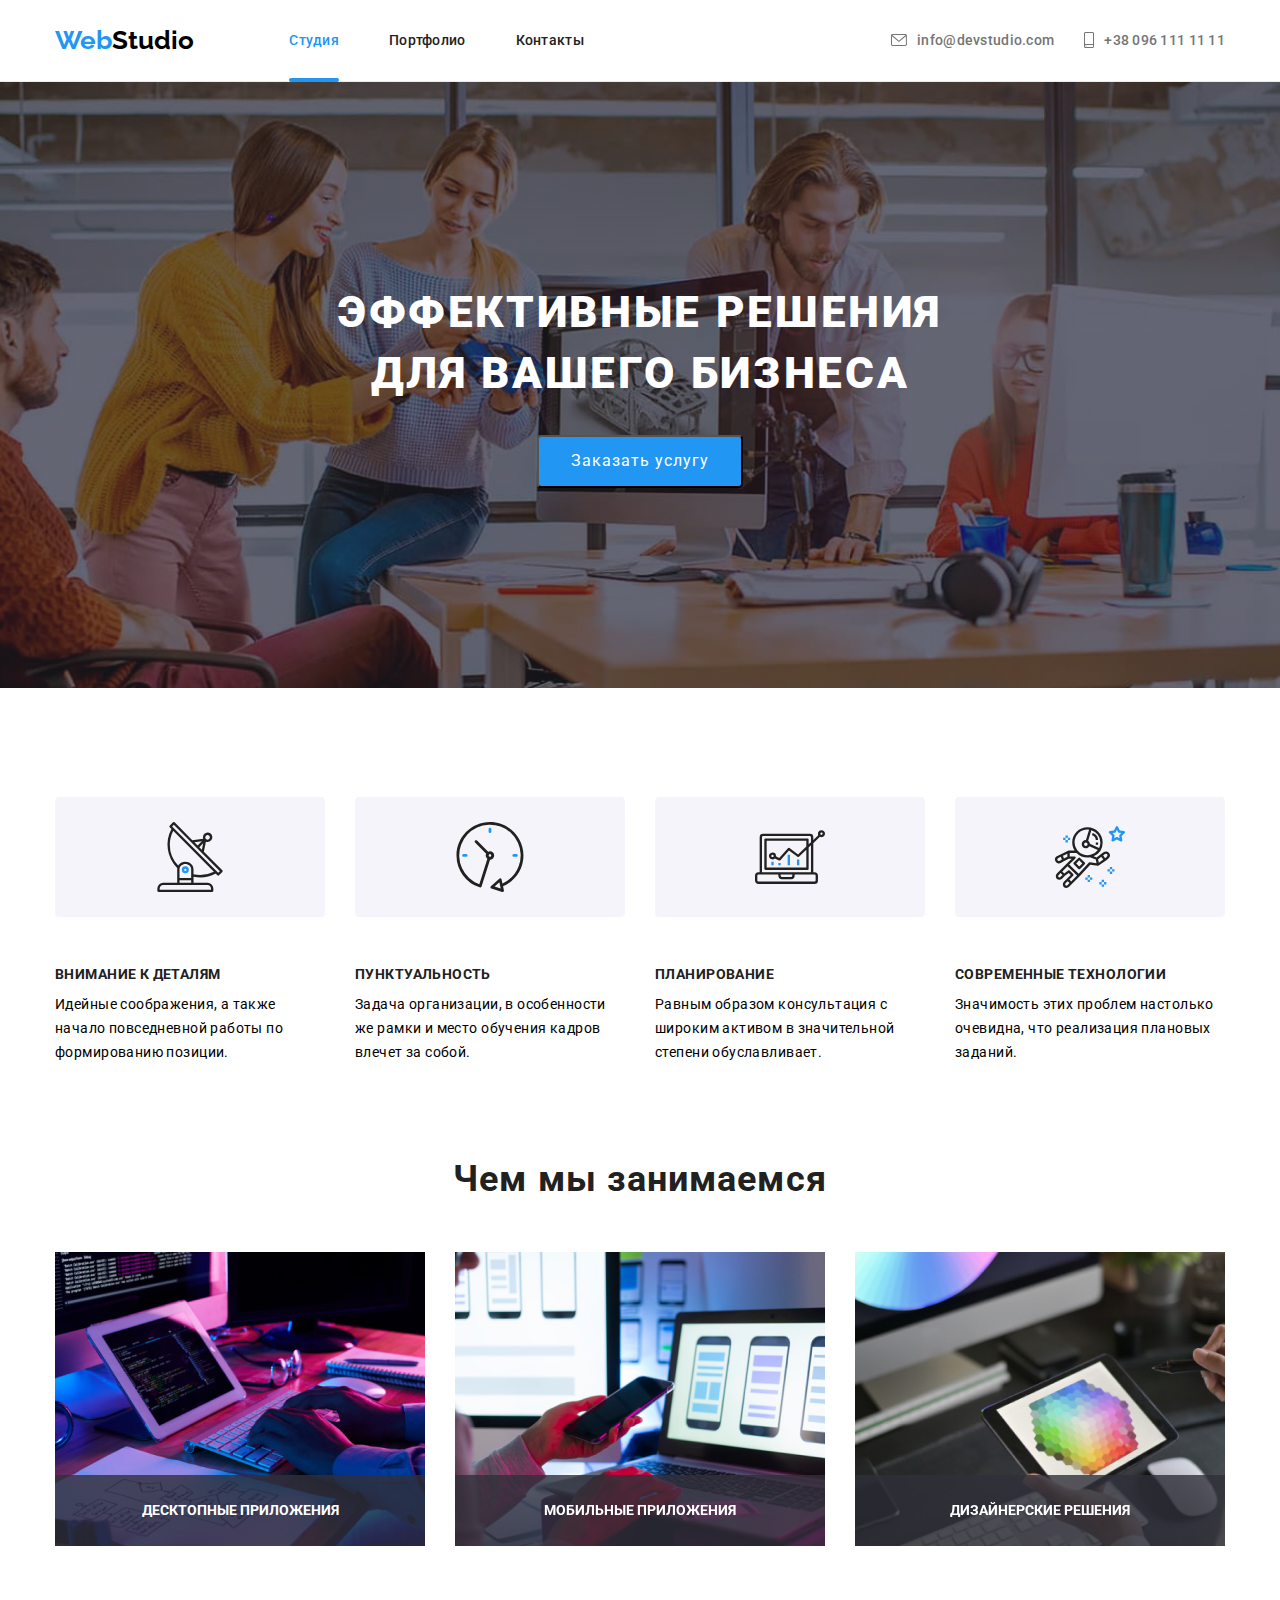
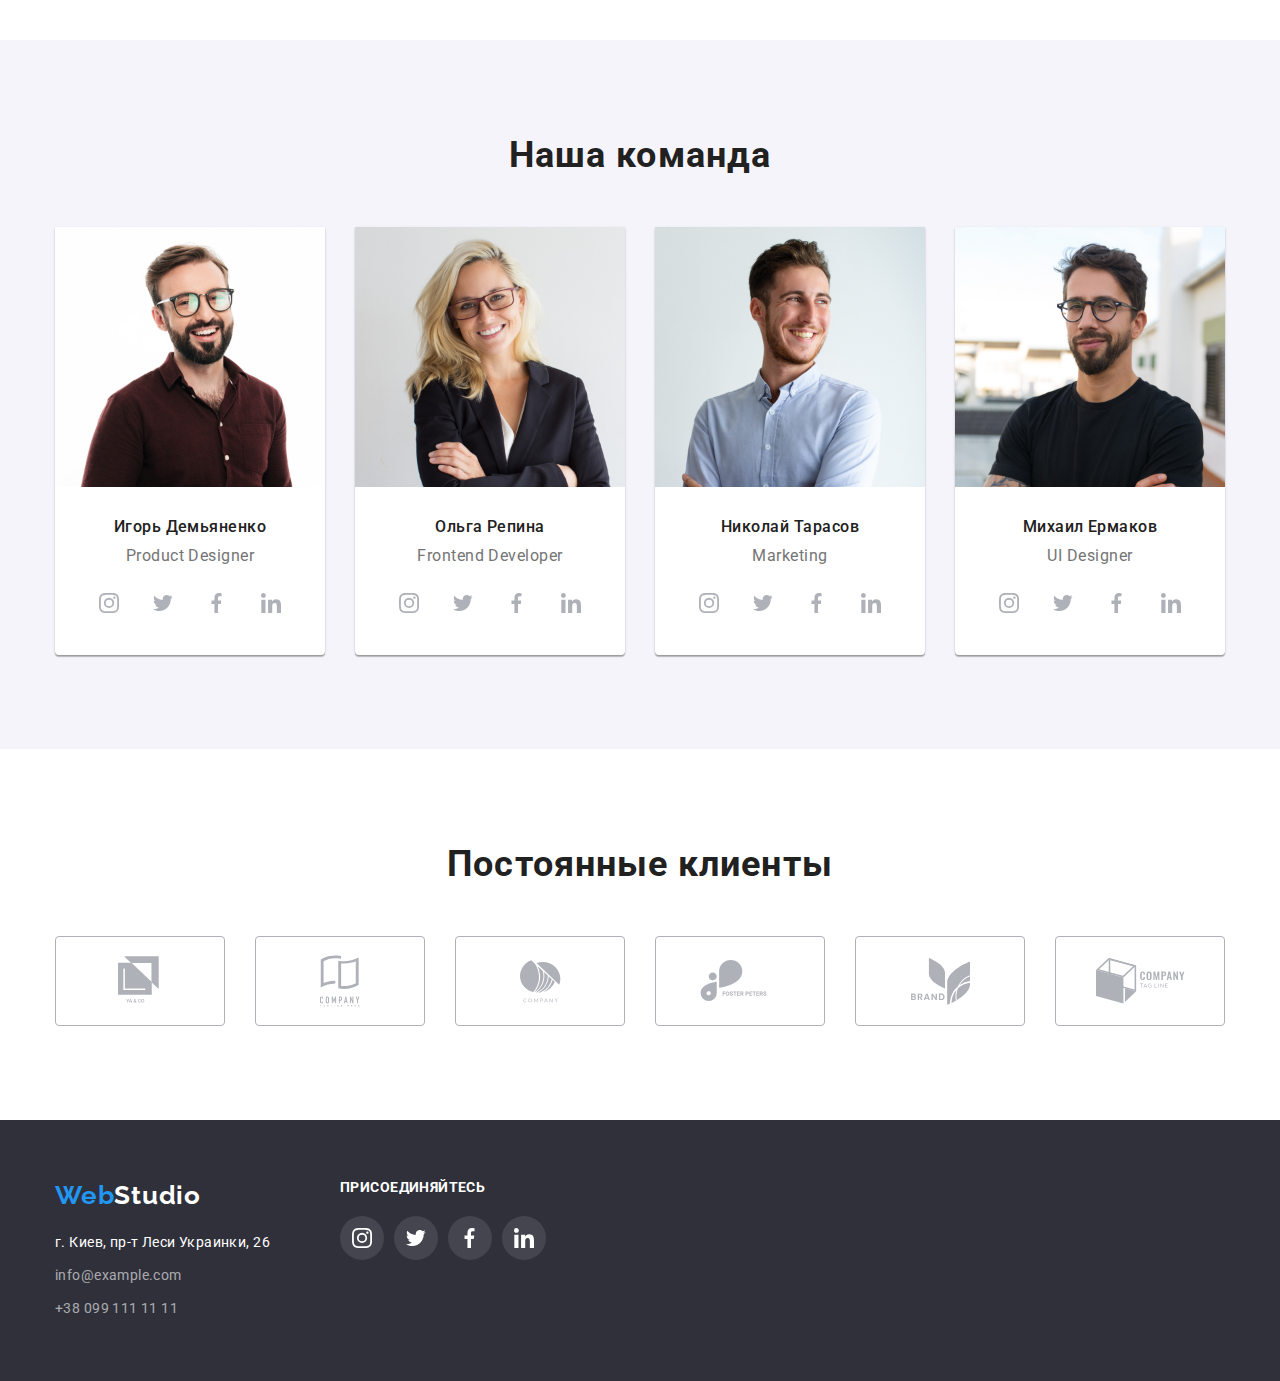
==== index.html @ 4e3a6e8c "clone" ====
<!DOCTYPE html>
<html lang="ru">
<head>
    <meta charset="UTF-8">
    <meta name="viewport" content="width=device-width, initial-scale=1.0">
    <title>WebStudio</title>
    <link rel="preconnect" href="https://fonts.gstatic.com">
    <link href="https://fonts.googleapis.com/css2?family=Raleway:wght@700&family=Roboto:wght@400;500;700;900&display=swap" rel="stylesheet">
    <link rel="stylesheet" href="./modern-normalize.css">
    <link rel="stylesheet" href="./css/style.css">
</head>
<body>
    <header class="header">
        <div class="contaner">
    <nav class="header-nav">
        <a href="./index.html" class="brand">
            <span class="web">Web</span>Studio
        </a>
        <ul class="nav-list">
        <li><a href="#" class="navigator current">Студия</a></li>
        <li><a href="./portfolio.html" class="navigator">Портфолио</a></li>
        <li><a href="#contacts" class="navigator">Контакты</a></li>
        </ul>
        <ul class="contact-list">
            <li>
                <a href="mailto:info@devstudio.com" class="telephone">
                    <svg class="icon-mail" width="16" hight="12">
                        <use href="./images/icons.svg#icon-mail"></use>
                    </svg>
                    info@devstudio.com
                </a>
            </li>
            <Li>
                <a href="telto:+380961111111" class="telephone">
                    <svg class="icon-phone" width="10" hight="16">
                        <use href="./images/icons.svg#icon-phone"></use>
                    </svg>
                    +38 096 111 11 11
                </a>
            </Li>
        </ul>
    </nav>
    </div>
    </header>
    <main>
        <section class="hero">
            <div class="contaner">
            <h1 class="hero-heading">Эффективные решения для вашего бизнеса</h1>
            <button class="white" type="button" data-modal-open>Заказать услугу</button>
            </div>
            <div class="backdrop is-hidden" data-modal>
                <div class="modal">
                    <button type="button" class="close" data-modal-close>
                        <svg width="18" height="18">
                            <use xlink:href="./images/icons.svg#icon-close"></use>
                        </svg>
                    </button>
                </div>

            </div>
        </section>

        <section class="dignity">
            <div class="contaner">
            <ul class="dignity-list">
                <li>
                    <svg class="degnity-icon" width="270" hight="120">
                        <use href="./images/icons.svg#icon-group-1"></use>
                    </svg>
                        <h3 class="dignity-title">Внимание к деталям</h3>
                        <p class="dignity-text">Идейные соображения, а также начало повседневной работы по формированию позиции.</p>
                </li>
                <li>
                    <svg class="degnity-icon" width="270" hight="120">
                        <use href="./images/icons.svg#icon-group-2"></use>
                    </svg>
                    <h3 class="dignity-title">Пунктуальность</h3>
                    <p class="dignity-text">Задача организации, в особенности же рамки и место обучения кадров влечет за собой.</p>
                </li>
                <li>
                    <svg class="degnity-icon" width="270" hight="120">
                        <use href="./images/icons.svg#icon-group-3"></use>
                    </svg>
                        <h3 class="dignity-title">Планирование</h3>
                        <p class="dignity-text">Равным образом консультация с широким активом в значительной степени обуславливает.</p>
                </li>
                <li>
                    <svg class="degnity-icon" width="270" hight="120">
                        <use href="./images/icons.svg#icon-group-4"></use>
                    </svg>
                        <h3 class="dignity-title">Современные технологии</h3>
                        <p class="dignity-text">Значимость этих проблем настолько очевидна, что реализация плановых заданий.</p>
                </li>
            </ul>
            </div>
        </section>

        <section class="working">
            <div class="contaner">
            <h2 class="table">Чем мы занимаемся</h2>
            <ul class="working-list">
                <li class="working-list-tumb">
                        <p class="overlay">Десктопные приложения</p>
                        <img src="images/img-1.jpg" width="370" alt="img">
                </li>
                <li class="working-list-tumb">
                        <p class="overlay">Мобильные приложения</p>
                        <img src="images/img-2.jpg" width="370" alt="img">
                </li>
                <li class="working-list-tumb">
                        <p class="overlay">Дизайнерские решения</p>
                        <img src="images/img-3.jpg" width="370" alt="img">
                </li>
            </ul>
            </div>
        </section>

        <section class="our-teem">
            <div class="contaner">
            <h2 class="table">Наша команда</h2>
            <ul class="table-list">
                <li class="team">
                        <img src="images/comand-1.jpg" width="270" alt="img">
                        <h3 class="name">Игорь Демьяненко</h3>
                        <p class="position">Product Designer</p>
                        <ul class="social">
                            <li class="social-list">
                                <div class="social-contaner">
                            <a href="#" class="social-link">
                                <svg class="social-icon" width="20" hight="20">
                                    <use href="./images/icons.svg#icon-insta"></use>
                                </svg>
                            </a>
                                </div>
                            </li>
                            <li class="social-list">
                                <div class="social-contaner">
                            <a href="#" class="social-link">
                                <svg class="social-icon" width="20" hight="20">
                                    <use href="./images/icons.svg#icon-twiter"></use>
                                </svg>
                            </a>
                                </div>
                            </li>
                            <li class="social-list">
                                <div class="social-contaner">
                            <a href="#" class="social-link">
                                <svg class="social-icon" width="20" hight="20">
                                    <use href="./images/icons.svg#icon-facebook"></use>
                                </svg>
                            </a>
                                </div>
                            </li>
                            <li class="social-list">
                                <div class="social-contaner">
                            <a href="#" class="social-link">
                                <svg class="social-icon" width="20" hight="20">
                                    <use href="./images/icons.svg#icon-in"></use>
                                </svg>
                            </a>
                                </div>
                            </li>
                        </ul>
                </li>
                <li class="team">
                        <img src="images/comand-2.jpg" width="270" alt="img">
                        <h3 class="name">Ольга Репина</h3>
                        <p class="position">Frontend Developer</p>
                        <ul class="social">
                            <li class="social-list">
                                <div class="social-contaner">
                            <a href="#" class="social-link">
                                <svg class="social-icon" width="20" hight="20">
                                    <use href="./images/icons.svg#icon-insta"></use>
                                </svg>
                            </a>
                                </div>
                            </li>
                            <li class="social-list">
                                <div class="social-contaner">
                            <a href="#" class="social-link">
                                <svg class="social-icon" width="20" hight="20">
                                    <use href="./images/icons.svg#icon-twiter"></use>
                                </svg>
                            </a>
                                </div>
                            </li>
                            <li class="social-list">
                                <div class="social-contaner">
                            <a href="#" class="social-link">
                                <svg class="social-icon" width="20" hight="20">
                                    <use href="./images/icons.svg#icon-facebook"></use>
                                </svg>
                            </a>
                                </div>
                            </li>
                            <li class="social-list">
                                <div class="social-contaner">
                            <a href="#" class="social-link">
                                <svg class="social-icon" width="20" hight="20">
                                    <use href="./images/icons.svg#icon-in"></use>
                                </svg>
                            </a>
                                </div>
                            </li>
                        </ul>
                </li>
                <li class="team">
                        <img src="images/comand-3.jpg" width="270" alt="img">
                        <h3 class="name">Николай Тарасов</h3>
                        <p class="position">Marketing</p>
                        <ul class="social">
                            <li class="social-list">
                                <div class="social-contaner">
                            <a href="#" class="social-link">
                                <svg class="social-icon" width="20" hight="20">
                                    <use href="./images/icons.svg#icon-insta"></use>
                                </svg>
                            </a>
                                </div>
                            </li>
                            <li class="social-list">
                                <div class="social-contaner">
                            <a href="#" class="social-link">
                                <svg class="social-icon" width="20" hight="20">
                                    <use href="./images/icons.svg#icon-twiter"></use>
                                </svg>
                            </a>
                                </div>
                            </li>
                            <li class="social-list">
                                <div class="social-contaner">
                            <a href="#" class="social-link">
                                <svg class="social-icon" width="20" hight="20">
                                    <use href="./images/icons.svg#icon-facebook"></use>
                                </svg>
                            </a>
                                </div>
                            </li>
                            <li class="social-list">
                                <div class="social-contaner">
                            <a href="#" class="social-link">
                                <svg class="social-icon" width="20" hight="20">
                                    <use href="./images/icons.svg#icon-in"></use>
                                </svg>
                            </a>
                                </div>
                            </li>
                        </ul>
                </li>
                <li class="team">                    
                        <img src="images/comand-4.jpg" width="270" alt="img">
                        <h3 class="name">Михаил Ермаков</h3>
                        <p class="position">UI Designer</p>  
                        <ul class="social">
                            <li class="social-list">
                                <div class="social-contaner">
                            <a href="#" class="social-link">
                                <svg class="social-icon" width="20" hight="20">
                                    <use href="./images/icons.svg#icon-insta"></use>
                                </svg>
                            </a>
                                </div>
                            </li>
                            <li class="social-list">
                                <div class="social-contaner">
                            <a href="#" class="social-link">
                                <svg class="social-icon" width="20" hight="20">
                                    <use href="./images/icons.svg#icon-twiter"></use>
                                </svg>
                            </a>
                                </div>
                            </li>
                            <li class="social-list">
                                <div class="social-contaner">
                            <a href="#" class="social-link">
                                <svg class="social-icon" width="20" hight="20">
                                    <use href="./images/icons.svg#icon-facebook"></use>
                                </svg>
                            </a>
                                </div>
                            </li>
                            <li class="social-list">
                                <div class="social-contaner">
                            <a href="#" class="social-link">
                                <svg class="social-icon" width="20" hight="20">
                                    <use href="./images/icons.svg#icon-in"></use>
                                </svg>
                            </a>
                                </div>
                            </li>
                        </ul>                  
                </li>
            </ul>
            </div>
        </section>
        <section class="clients">
            <div class="contaner">
                <h2 class="table">Постоянные клиенты</h2>
                <ul class="client-spisok">
                    <li class="client-list">
                        <div class="client-contaner">
                        <a href="#" class="client-link">
                            <svg class="client-icon" width="45" height="50">
                                <use href="./images/icons.svg#icon-client-1"></use>
                            </svg>
                        </a>
                    </div>
                    </li>
                    <li class="client-list">
                        <div class="client-contaner">
                        <a href="#" class="client-link">
                            <svg class="client-icon" width="40" height="52">
                                <use href="./images/icons.svg#icon-client-2"></use>
                            </svg>
                        </a>
                    </div>
                    </li>
                    <li class="client-list">
                        <div class="client-contaner">
                        <a href="#" class="client-link">
                            <svg class="client-icon" width="41" height="43">
                                <use href="./images/icons.svg#icon-client-3"></use>
                            </svg>
                        </a>
                    </div>
                    </li>
                    <li class="client-list">
                        <div class="client-contaner">
                        <a href="#" class="client-link">
                            <svg class="client-icon" width="80" height="42">
                                <use href="./images/icons.svg#icon-client-4"></use>
                            </svg>
                        </a>
                    </div>
                    </li>
                    <li class="client-list">
                        <div class="client-contaner">
                        <a href="#" class="client-link">
                            <svg class="client-icon" width="59" height="47">
                                <use href="./images/icons.svg#icon-client-5"></use>
                            </svg>
                        </a>
                    </div>
                    </li>
                    <li class="client-list">
                        <div class="client-contaner">
                        <a href="#" class="client-link">
                            <svg class="client-icon" width="89" height="46">
                                <use href="./images/icons.svg#icon-client-6"></use>
                            </svg>
                        </a>
                    </div>
                    </li>
                </ul>
            </div>
        </section>
    </main>
    <footer class="down">
        <div class="contaner">
            <div class="down-contact">
        <a href="./index.html" class="brand-down"><span class="web">Web</span>Studio</a>
<address id="contacts">
                <a href="#" class="location">г. Киев, пр-т Леси Украинки, 26</a>
        <ul class="contact-list-down">
            <li>
                <a href="mailto:info@example.com" class="navigator-down">info@example.com</a>
            </li>
            <li>
                <a href="telto:+380991111111" class="navigator-down">+38 099 111 11 11</a>
            </li>
        </ul>
</address>
            </div>
            <div class="down-social">
                <h3 class="down-title">присоединяйтесь</h3>
                <ul class="social-down">
                    <li class="social-list-down">
                        <div class="social-contaner-down">
                    <a href="#" class="social-link-down">
                        <svg class="social-icon-down" width="20" hight="20">
                            <use href="./images/icons.svg#icon-insta"></use>
                        </svg>
                    </a>
                        </div>
                    </li>
                    <li class="social-list-down">
                        <div class="social-contaner-down">
                    <a href="#" class="social-link-down">
                        <svg class="social-icon-down" width="20" hight="20">
                            <use href="./images/icons.svg#icon-twiter"></use>
                        </svg>
                    </a>
                        </div>
                    </li>
                    <li class="social-list-down">
                        <div class="social-contaner-down">
                    <a href="#" class="social-link-down">
                        <svg class="social-icon-down" width="20" hight="20">
                            <use href="./images/icons.svg#icon-facebook"></use>
                        </svg>
                    </a>
                        </div>
                    </li>
                    <li class="social-list-down">
                        <div class="social-contaner-down">
                    <a href="#" class="social-link-down">
                        <svg class="social-icon-down" width="20" hight="20">
                            <use href="./images/icons.svg#icon-in"></use>
                        </svg>
                    </a>
                        </div>
                    </li>
                </ul>
            </div>
            
        </div>
    </footer>
    <script src="./js/modal.js"></script>
</body>

</html>
---- css/style.css ----
:root {
    --brand-color: #2196F3;
    --studio-color: #000000;
    --hero-text: #FFFFFF;
    --nav-text: #212121;
    --tel-text: #757575;
    --focus-color: #2196F3;
    --adress-color: rgba(255, 255, 255, 0.6);
}

body {
font-family: 'Roboto', sans-serif;
}

ul{
list-style: none;
}


a {
text-decoration: none;
}

img {
display: block;
max-width: 100%;
height: auto;
}

.visually-hidden {
position: absolute;
width: 1px;
height: 1px;
margin: -1px;
border: 0;
padding: 0;
white-space: nowrap;
clip-path: inset(100%);
clip: rect(0 0 0 0);
overflow: hidden;
}

.contaner {
width: 1200px;
padding: 0 15px;
margin: 0 auto;
}

/* Header */

.header {
position: relative;
border-bottom: 1px solid #ECECEC;
/* padding-top: 24px;
padding-bottom: 25px; */
}

.header-nav,
.nav-list,
.contact-list {
display: flex;
}

.header-nav {
justify-content: space-between;
align-items: center;
}

.nav-list li:not(:first-child){
margin-left: 50px;
}

.nav-list {
    padding-left: 93px;
}

.contact-list li:last-child{
margin-left: 30px;
}

.contact-list {
margin-left: 305px;
}

.brand {
font-family: Raleway;
font-weight: bold;
font-size: 26px;
line-height: 1.2;
color: var(--studio-color);
}

.web {
color: var(--brand-color);
}



.navigator {
    color: var(--nav-text);
    font-weight: 500;
    font-size: 14px;
    line-height: 1.2;
    letter-spacing: 0.02em;
    display: block;
    position: relative;
    padding: 32px 0;
    transition: color 250ms cubic-bezier(0.4, 0, 0.2, 1);
    }

    .navigator:hover,
    .navigator:focus {
    color: var(--focus-color);
}


.telephone {
    display: flex;
    justify-content: center;
    align-items: center;
    color: var(--tel-text);
    font-weight: 500;
    font-size: 14px;
    line-height: 1.2;
    letter-spacing: 0.02em;
    transition: color 250ms cubic-bezier(0.4, 0, 0.2, 1);
    }

.telephone:hover,
.telephone:focus {
color: var(--focus-color);
}

.icon-phone {
width: 10px;
height: 16px;
fill: currentColor;
}

.icon-mail {
width: 16px;
height: 12px;
fill: currentColor;
}

.icon-mail,
.icon-phone {
margin-right: 10px;
}

/* Hero */

.hero {
margin-left: auto;
margin-right: auto;
max-width: 1600px;
background-image: linear-gradient(rgba(47, 48, 58, 0.4), rgba(47, 48, 58, 0.4)), url(../images/hero.jpg);
background-repeat: no-repeat;
background-size: cover;
background-position: center;
padding-top: 200px;
padding-bottom: 200px;    
}

.hero .contaner {
text-align: center;
align-items: center;
}
    

.hero-heading {
color: var(--hero-text);
font-weight: 900;
font-size: 44px;
line-height: 1.4;
letter-spacing: 0.06em;
text-transform: uppercase;
margin-left: auto;
margin-right: auto;
width: 696px;
padding-bottom: 30px;
}

.white {
display: inline-block;
color: var(--hero-text);
font-size: 16px;
line-height: 1.8;
letter-spacing: 0.06em;
background: #2196F3;
padding: 10px 32px;
border-radius: 4px;
}

.backdrop {
position: fixed;
top: 0;
left: 0;
width: 100%;
height: 100vh;
transform: scaleX(1);
background-color:  rgba(0, 0, 0, 0.2);
transition: opacity 250ms cubic-bezier(0.4, 0, 0.2, 1),
            transform 250ms cubic-bezier(0.4, 0, 0.2, 1);
opacity: 1;
}

.backdrop.is-hidden {
opacity: 0;
pointer-events: none;
visibility: inherit;
transform: scaleX(0.2);
}

.backdrop.is-hidden .modal {
transform: translate(-50%, -50%) scale(0);
}

.modal {
position: absolute;
min-width: 528px;
min-height: 581px;
top: 50%;
left: 50%;
overflow-y: auto;
opacity: 1;
transform: translate(-50%, -50%) scale(1);
background-color: var(--hero-text);
box-shadow: 0px 1px 3px rgba(0, 0, 0, 0.12), 0px 1px 1px rgba(0, 0, 0, 0.14), 0px 2px 1px rgba(0, 0, 0, 0.2);
border-radius: 4px;
z-index: 1;
}

.close {
position: absolute;
display: flex;
top: 8px;
right: 8px;
width: 30px;
height: 30px;
border-radius: 50%;
align-items: center;
justify-content: center;


border: 1px solid rgba(0, 0, 0, 0.1);
}

/* Dignity */

.dignity {
padding-top: 94px;
}




.dignity-list {
display: flex;
align-items: center;
justify-content: space-between;
}

.dignity-list li{
width: 270px;
}

.dignity-list li:not(:first-child) {
margin-left: 30px;
}

.degnity-icon {
padding-bottom: 30px;
}

.dignity-title {
color: var(--nav-text);
font-weight: bold;
font-size: 14px;
line-height: 1.2;
letter-spacing: 0.03em;
text-transform: uppercase;
margin-bottom: 10px;
}

.dignity-text {
font-weight: normal;
font-size: 14px;
line-height: 1.7;
letter-spacing: 0.03em;
}

/* Working */

.working {
padding-top: 94px;
padding-bottom: 94px;
}

.working-list {
display: flex;
justify-content: space-between;
}

.working-list-tumb {
position: relative;
}
    
.working-list .overlay {
position: absolute;
width: 100%;
padding: 27px 0;
bottom: 0;
left: 0;
text-align: center;
align-items: center;
background-color: rgba(47, 48, 58, 0.8);
color:  var(--hero-text);
font-weight: 700;
font-size: 14px;
line-height: 1.17;
text-transform: uppercase;
}


.table {
color: var(--nav-text);
font-weight: bold;
font-size: 36px;
line-height: 1.2;
text-align: center;
letter-spacing: 0.03em;
margin-bottom: 50px;
}

/* Our-team */

.our-teem {
padding-top: 94px;
padding-bottom: 94px;
}

.table-list {
display: flex;
justify-content: space-between;
}

.table-list li {
background-color: #FFFFFF;
}

.team {
box-shadow: 0px 1px 3px rgba(0, 0, 0, 0.12), 0px 1px 1px rgba(0, 0, 0, 0.14), 0px 2px 1px rgba(0, 0, 0, 0.2);
border-radius: 0px 0px 4px 4px;
}


.table-list li:not(:first-child) {
margin-left: 30px;
}

.name,
.position {
text-align: center;
}

.name {
color: var(--nav-text);
font-weight: 500;
font-size: 16px;
line-height: 1.2;
letter-spacing: 0.03em;
padding-top: 30px;
padding-bottom: 10px;
}

.social {
display: flex;
width: 206px;
height: 44px;
justify-content: center;
align-items: center;
margin: 0 32px 30px 32px;
}

.social-link {
color: #AFB1B8;
border-radius: 50%;
transition: color 250ms cubic-bezier(0.4, 0, 0.2, 1);
transition: background-color 250ms cubic-bezier(0.4, 0, 0.2, 1);
}

.social-link:hover,
.social-link:focus {
color: var(--hero-text);
background-color: var(--focus-color);
}

.social-icon {
fill: currentColor;
}

.social-icon {
display: flex;
width: 20px;
height: 20px;
margin: 12px;
}

.social-contaner {
display: flex;
}

.position {
color: var(--tel-text);
font-size: 16px;
line-height: 1.2;
letter-spacing: 0.03em;
padding-bottom: 16px;
}

.social li:not(:first-child) {
margin-left: 10px;
}

.social-list {
display: flex;
justify-content: center;
align-items: center;
}

.our-teem {
background-color: #F5F4FA;
display: flex;
}

/* Klients */

.clients {
padding-top: 94px;
padding-bottom: 94px;
}

.client-link {
display: flex;
width: 170px;
height: 90px;
color: #AFB1B8;
border: #AFB1B8;
border-width: 1px;
border-style: solid;
border-color: #AFB1B8;
border-radius: 4px;
justify-content: center;
align-items: center;
transition: color 250ms cubic-bezier(0.4, 0, 0.2, 1);
transition: border-color 250ms cubic-bezier(0.4, 0, 0.2, 1);
}

.client-link:hover,
.client-link:focus {
color: var(--focus-color);
border-color: var(--focus-color);
}

.client-icon {
fill: currentColor;
}

.client-spisok {
display: flex;
}

.client-spisok li:not(:first-child) {
margin-left: 30px;
}

/* Down */

.down {
background: #2F303A;
padding-top: 60px;
padding-bottom: 60px;
}

.brand-down {
display: inline-block;
font-family: Raleway;
color: var(--hero-text);
font-weight: bold;
font-size: 26px;
line-height: 1.2;
letter-spacing: 0.03em;
margin-bottom: 20px;
}


.location {
display: inline-block;
color: var(--hero-text);
font-size: 14px;
line-height: 1.7;
letter-spacing: 0.03em;
transition: color 250ms cubic-bezier(0.4, 0, 0.2, 1);
}

.contact-list-down li:not(:last-child) {
margin-top: 9px;
margin-bottom: 9px;
}

.location:hover,
.location:focus {
color: var(--focus-color);
}

.navigator-down {
display: inline-block;
color: var(--adress-color);
font-size: 14px;
line-height: 1.7;
letter-spacing: 0.03em;
transition: color 250ms cubic-bezier(0.4, 0, 0.2, 1);
}

.navigator-down:hover,
.navigator-down:focus {
color: var(--focus-color);
}

.social-down {
display: flex;
width: 206px;
height: 44px;
justify-content: center;
align-items: center;
}

.social-icon-down {
display: flex;
width: 20px;
height: 20px;
margin: 12px;
}

.down-adres {
align-items: baseline;
}

.down-title {
padding-bottom: 20px;
font-weight: 700;
font-size: 14px;
line-height: 1.14;
letter-spacing: 0.03em;
text-transform: uppercase;
color: #FFFFFF
}

.social-downS {
display: flex;
width: 206px;
height: 44px;
justify-content: center;
align-items: center;
}
    
.social-link-down {
color: var(--hero-text);
background-color: rgba(255, 255, 255, 0.1);
border-radius: 50%;
transition: background-color 250ms cubic-bezier(0.4, 0, 0.2, 1);
}
    
.social-link-down:hover,
.social-link-down:focus {
color: var(--hero-text);
background-color: var(--focus-color);
}
    
.social-icon-down {
fill: currentColor;
}
    
.social-icon-down {
display: flex;
width: 20px;
height: 20px;
margin: 12px;
}
    
.social-contaner-down {
display: flex;
}
        
.social-down li:not(:first-child) {
margin-left: 10px;
}

.down .contaner {
display: flex;
}

.down-social {
align-items: baseline;
margin-left: 70px;
}
    

/* Portfolio */

/* Filter */
    
.filter {
border: none;
display: inline-block;
position: relative;



}

.filter-list {
display: flex;
justify-content: center;
margin-top: 94px;
margin-bottom: 50px;
}

.filter-list li:not(:first-child) {
padding-left: 8px;
}
    
.filter:hover,
.filter:focus {
background-color: var(--focus-color);
color: var(--hero-text);
box-shadow: 0px 3px 1px rgba(0, 0, 0, 0.1), 0px 1px 2px rgba(0, 0, 0, 0.08), 0px 2px 2px rgba(0, 0, 0, 0.12);

}

.filter {
font-family: Roboto;
color: var(--nav-text);
background: #F5F4FA;
font-weight: 500;
font-size: 16px;
line-height: 1.6;
text-align: center;
letter-spacing: 0.03em;
padding: 6px 22px;
border-radius: 4px;
transition: box-shadow 250ms cubic-bezier(0.4, 0, 0.2, 1);
transition: color 250ms cubic-bezier(0.4, 0, 0.2, 1);
transition: background-color 250ms cubic-bezier(0.4, 0, 0.2, 1);
}

/* Port-list */

.port-list {
display: flex;
flex-wrap: wrap;
justify-content: center;
}

.port-contaner {
padding: 20px 24px;
}

.port-list li {
border: 1px solid #EEEEEE;
}

.port-list-link {
display: flex;
display: inline-block;
transition: box-shadow 250ms cubic-bezier(0.4, 0, 0.2, 1);
}

.port-list-link:hover,
.port-list-link:focus {
box-shadow: 0px 1px 1px rgba(0, 0, 0, 0.12), 0px 4px 4px rgba(0, 0, 0, 0.06), 1px 4px 6px rgba(0, 0, 0, 0.16);
}

.port-list li:nth-child(1) {
margin-right: 30px;
margin-bottom: 30px;
}

.port-list li:nth-child(2) {
margin-right: 30px;
margin-bottom: 30px;
}

.port-list li:nth-child(3) {
margin-bottom: 30px;
}

.port-list li:nth-child(4) {
margin-right: 30px;
margin-bottom: 30px;
}

.port-list li:nth-child(5) {
margin-right: 30px;
margin-bottom: 30px;
}

.port-list li:nth-child(6) {
margin-bottom: 30px;
}

.port-list li:nth-child(7) {
margin-right: 30px;
margin-bottom: 94px;
}

.port-list li:nth-child(8) {
margin-right: 30px;
margin-bottom: 94px;
}

.port-list li:nth-child(9) {
margin-bottom: 94px;
}

.port-list li {
height: 404px;
width: 370px;
}

.port-title {
color: var(--nav-text);
font-weight: bold;
font-size: 18px;
line-height: 2;
letter-spacing: 0.06em;
padding-bottom: 4px;
}

.card-img {
position: relative;
overflow: hidden;
border-style: none;
width: 368px;
height: 294px;
}

.projects-card-overlay {
position: absolute;
top: 0;
left: 0;
width: 100%;
height: 100%;
/* color: var(--hero-text); */
opacity: 0;
background-color: rgba(33, 150, 243, 0.9);
/* padding: 63px 24px; */
transform: translateY(100%);
transition: transform 250ms cubic-bezier(0.4,0,0.2,1),
opacity 250ms cubic-bezier(0.4,0,0.2,1);
}

.card-leding {
margin: 0;
padding: 63px 24px;
color: var(--hero-text);
font-weight: 400;
font-size: 18px;
line-height: 1.55;
}

.port-list-link:hover .projects-card-overlay {
transform: translateY(0);
opacity: 1;
}

.port-text {
color: var(--tel-text);
font-size: 16px;
line-height: 1.9;
letter-spacing: 0.03em;
}

.navigator.current {
color: var(--focus-color);
border-bottom: var(--focus-color);
}

.navigator.current::after {
content: '';
display: block;
position: absolute;
left: 0;
bottom: -1px;
width: 100%;
height: 4px;
border-radius: 2px;
background-color: var(--focus-color);
}
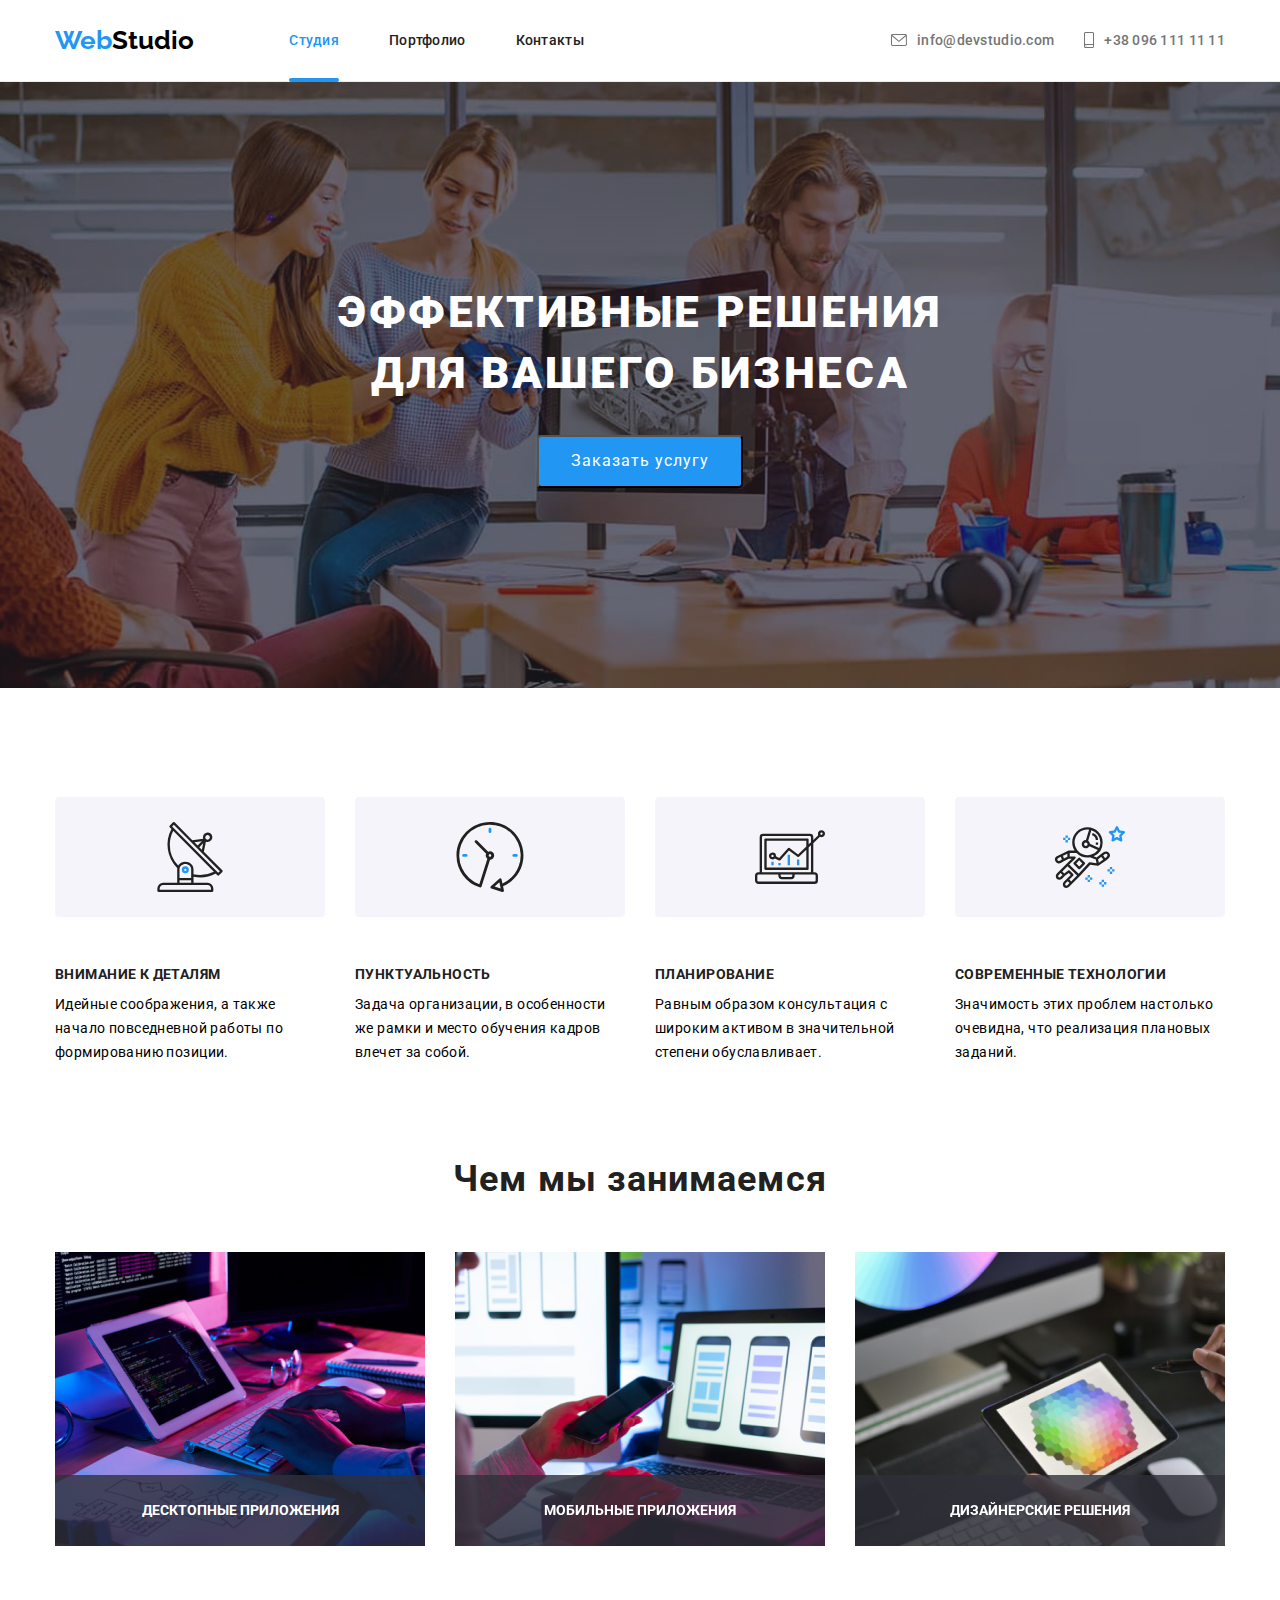
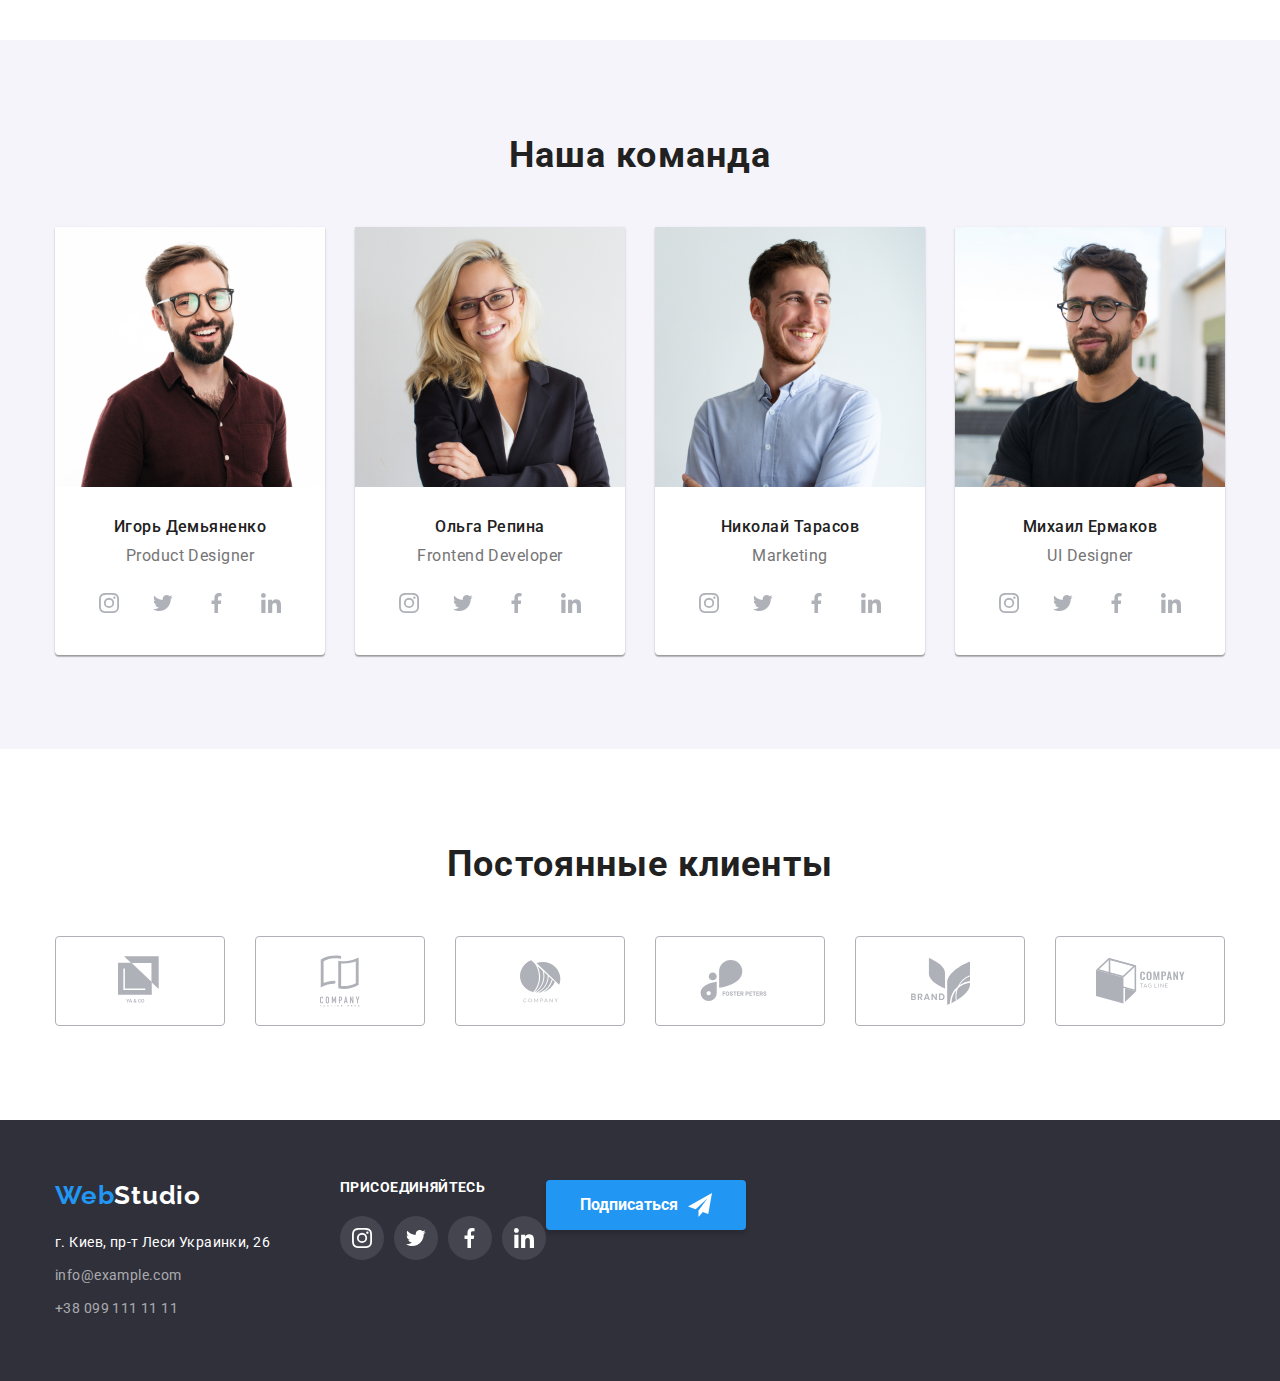
==== commit c940ad5a: "footer-button" ====
--- a/index.html
+++ b/index.html
@@ -413,6 +413,14 @@
                     </li>
                 </ul>
             </div>
+
+            <div class="button-down">
+                <button type="button" class="button-down-send">Подписаться
+                        <svg class="send-icon" width="24" height="24">
+                            <use href="./images/icons.svg#icon-send"></use>
+                        </svg>
+                </button>
+            </div>
             
         </div>
     </footer>
--- a/css/style.css
+++ b/css/style.css
@@ -51,8 +51,6 @@
 .header {
 position: relative;
 border-bottom: 1px solid #ECECEC;
-/* padding-top: 24px;
-padding-bottom: 25px; */
 }
 
 .header-nav,
@@ -605,6 +603,32 @@
 align-items: baseline;
 margin-left: 70px;
 }
+
+
+
+.button-down-send {
+display: flex;
+border: none;
+font-weight: bold;
+font-size: 16px;
+line-height: 1.875;
+width: 200px;
+height: 50px;
+background-color: var(--focus-color);
+color: var(--hero-text);
+box-shadow: 0px 4px 4px rgba(0, 0, 0, 0.15);
+border-radius: 4px;
+justify-content: center;
+align-items: center;
+}
+
+.send-icon {
+width: 24px;
+height: 24px;
+fill: currentColor;
+margin-left: 10px;
+/* margin-top: 13px; */
+}
     
 
 /* Portfolio */
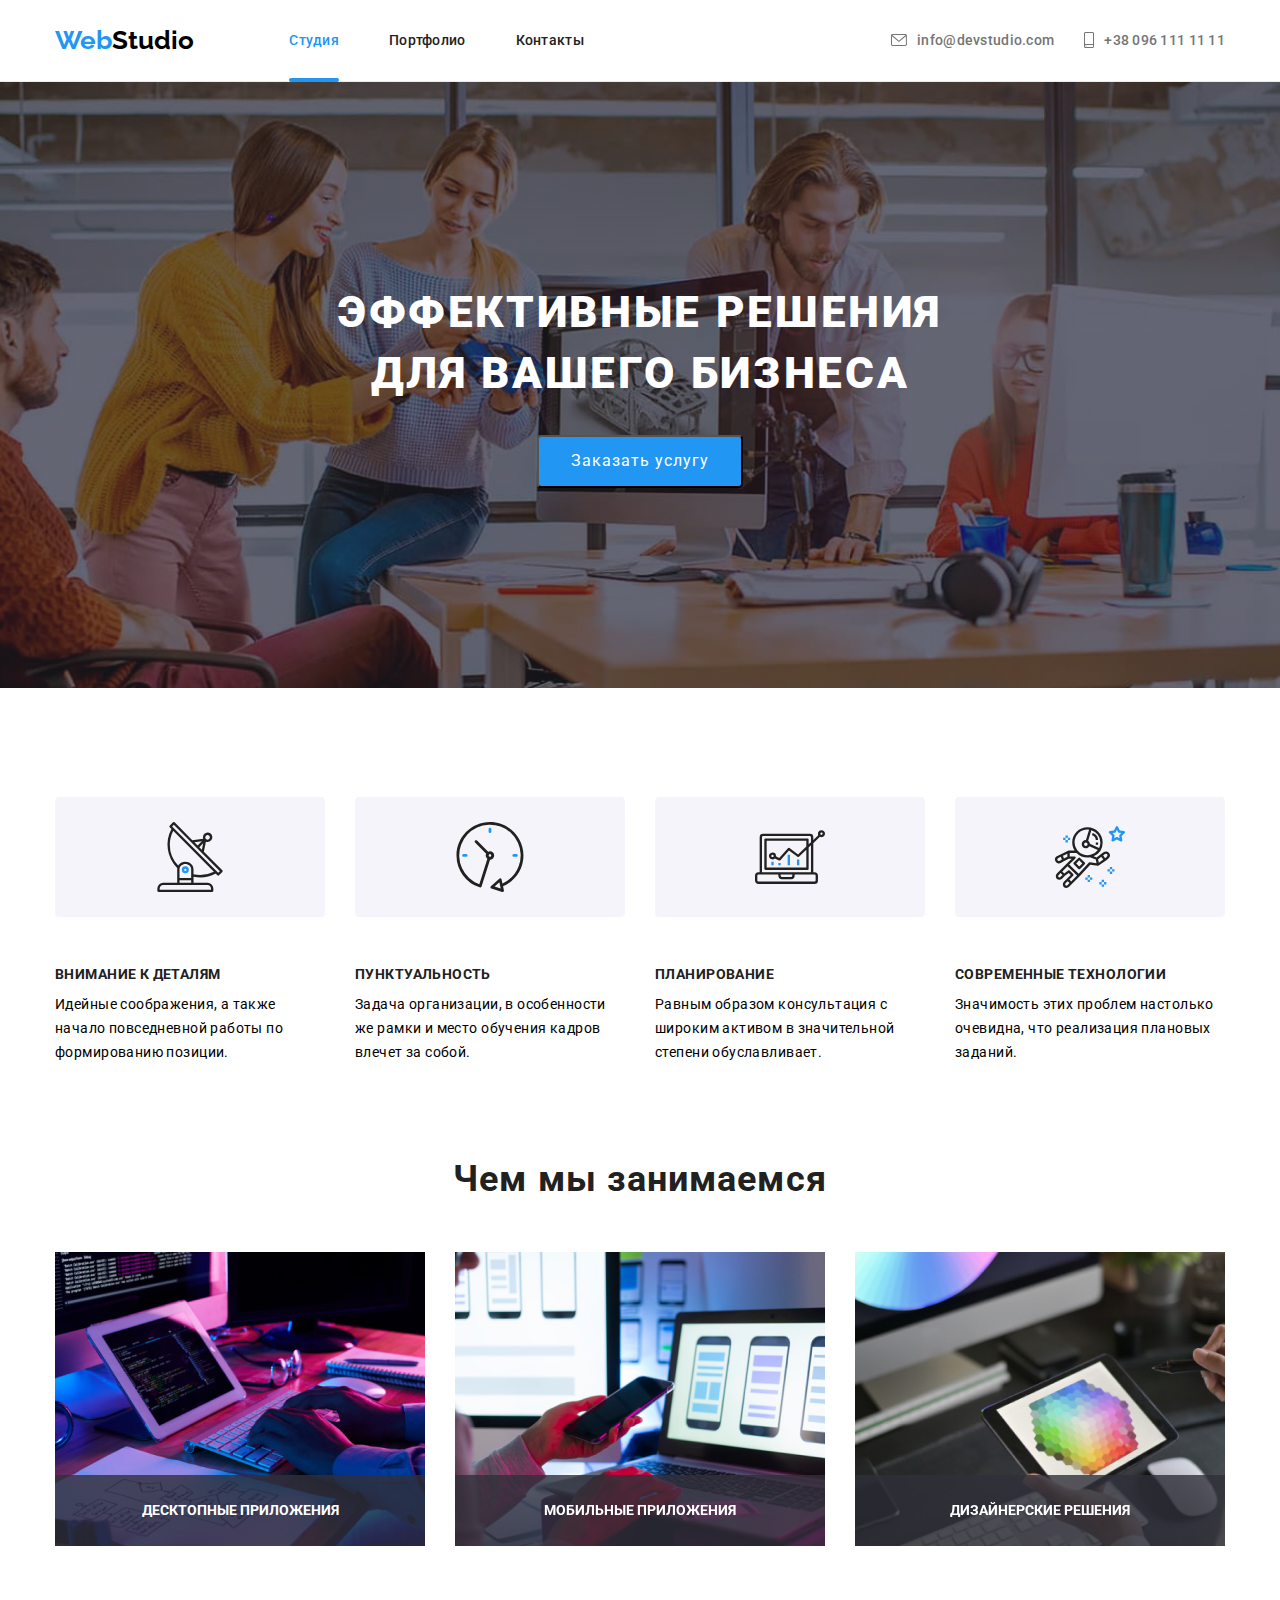
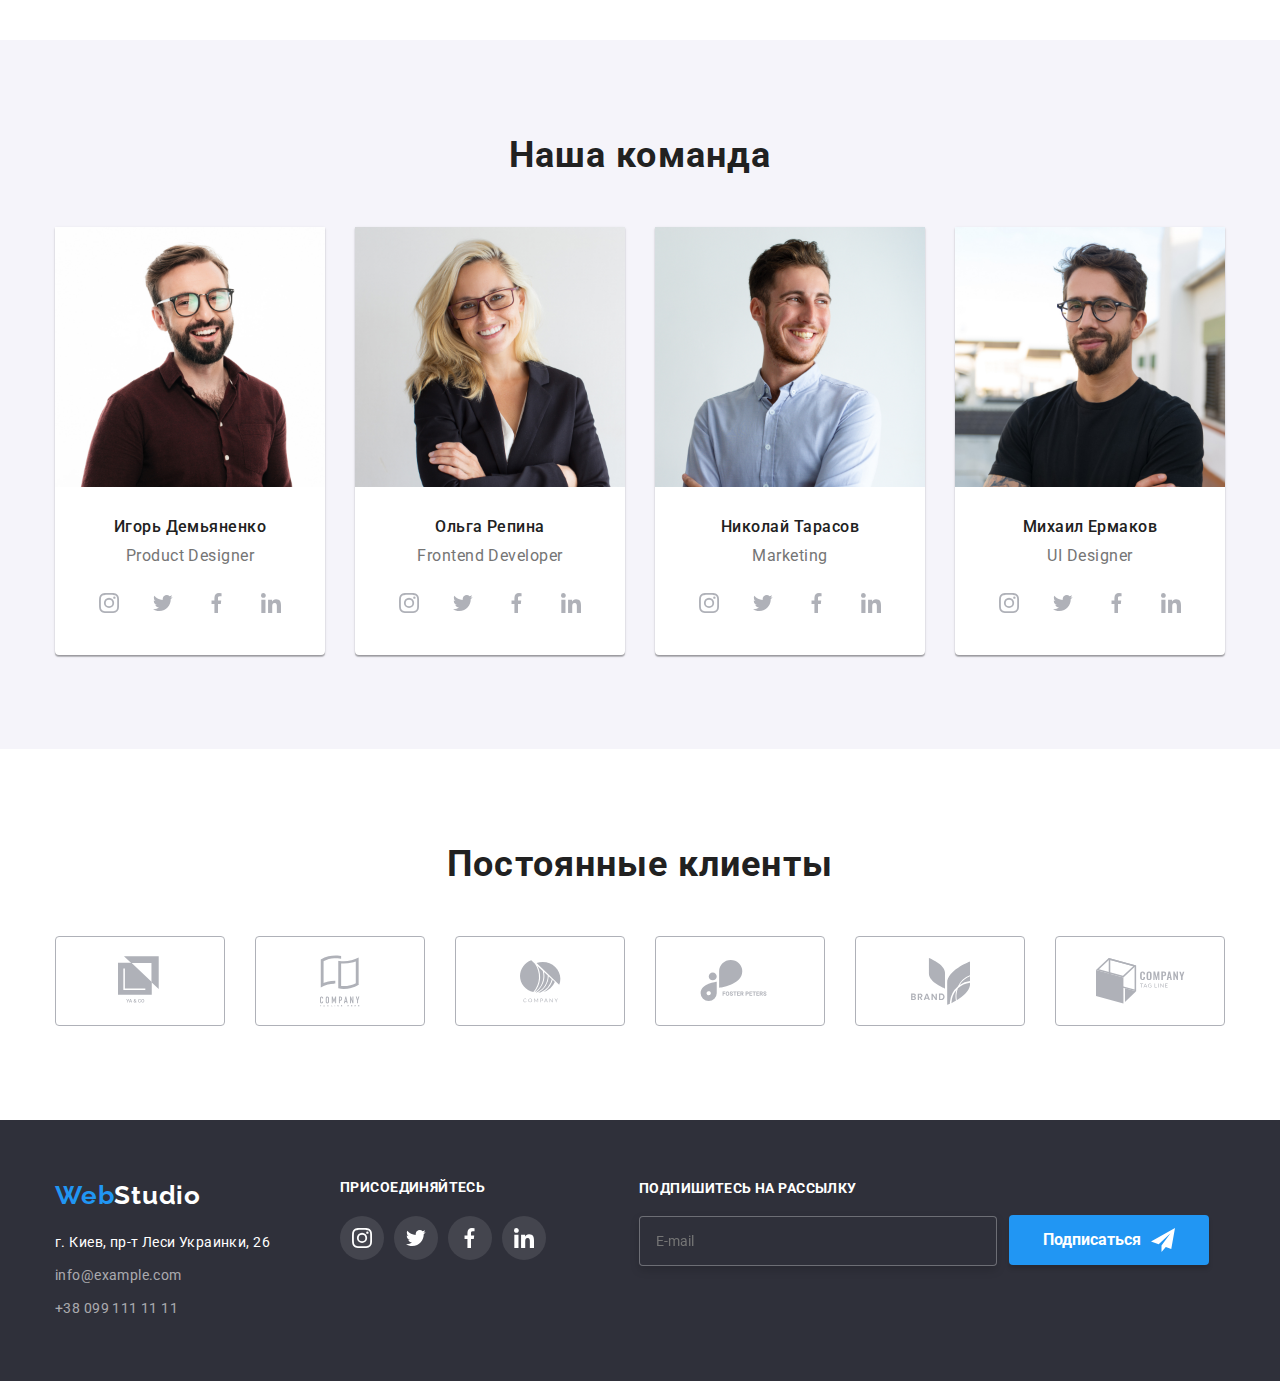
==== commit 4994efa9: "footer" ====
--- a/index.html
+++ b/index.html
@@ -51,12 +51,24 @@
             <div class="backdrop is-hidden" data-modal>
                 <div class="modal">
                     <button type="button" class="close" data-modal-close>
-                        <svg width="18" height="18">
+                        <svg class="close-icon" width="18" height="18">
                             <use xlink:href="./images/icons.svg#icon-close"></use>
                         </svg>
                     </button>
+                    <div class="modal-information">
+                    <p class="modal-text">Оставьте свои данные, мы вам перезвоним</p>
+                    <form class="form-modal" action="#">
+                        <label class="modal-name">Имя
+                            <input class="modal-name-input" type="text">
+                            <a class="name-link-modal" href="#"></a>
+                            <svg class="icon-name-modal" width="18" height="18">
+                                <use xlink:href="./images/icons.svg#icon-name-modal"></use>
+                            </svg>
+                        
+                        </label>
+                    </form>
                 </div>
-
+                </div>
             </div>
         </section>
 
@@ -413,14 +425,18 @@
                     </li>
                 </ul>
             </div>
-
-            <div class="button-down">
+            <div class="send-mail">
+                <form class="form-down" action="#">
+                <label class="down-text">Подпишитесь на рассылку
+                <input class="input-down-text" type="email" placeholder="E-mail">
+            </label>
                 <button type="button" class="button-down-send">Подписаться
                         <svg class="send-icon" width="24" height="24">
                             <use href="./images/icons.svg#icon-send"></use>
                         </svg>
                 </button>
-            </div>
+        </form>
+        </div>
             
         </div>
     </footer>
--- a/css/style.css
+++ b/css/style.css
@@ -239,10 +239,32 @@
 border-radius: 50%;
 align-items: center;
 justify-content: center;
-
+transition: color 250ms cubic-bezier(0.4, 0, 0.2, 1);
 
 border: 1px solid rgba(0, 0, 0, 0.1);
 }
+
+.close:hover,
+.close:focus {
+color: var(--focus-color);
+}
+
+.close-icon {
+fill: currentColor;
+}
+
+.modal-text {
+font-weight: 700;
+font-size: 20px;
+line-height: 1.15;
+text-align: center;
+letter-spacing: 0.03em;
+}
+
+.modal-information {
+padding: 40px;
+}
+
 
 /* Dignity */
 
@@ -604,7 +626,9 @@
 margin-left: 70px;
 }
 
-
+.send-mail {
+margin-left: 93px;
+}
 
 .button-down-send {
 display: flex;
@@ -620,6 +644,47 @@
 border-radius: 4px;
 justify-content: center;
 align-items: center;
+margin-left: 12px;
+margin-top: 35px;
+}
+
+.form-down {
+display: flex;
+}
+
+.input-down-text {
+display: block;
+border: 1px solid rgba(255, 255, 255, 0.3);
+box-sizing: border-box;
+filter: drop-shadow(0px 4px 4px rgba(0, 0, 0, 0.15));
+border-radius: 4px;
+width: 358px;
+height: 50px;
+background-color: #2F303A;
+margin-top: 20px;
+transition: border-color 250ms cubic-bezier(0.4, 0, 0.2, 1);
+outline: none;
+padding-left: 16px;
+}
+
+.input-down-text:hover,
+.input-down-text:focus {
+border-color: var(--focus-color);
+color: rgba(255, 255, 255, 0.6);
+}
+
+.input-down-text:hover::placeholder,
+.input-down-text:focus::placeholder {
+color: rgba(255, 255, 255, 0.6);
+}
+
+.down-text {
+font-weight: 700;
+font-size: 14px;
+line-height: 1.15;
+letter-spacing: 0.03em;
+text-transform: uppercase;
+color: var(--hero-text);
 }
 
 .send-icon {
@@ -627,7 +692,6 @@
 height: 24px;
 fill: currentColor;
 margin-left: 10px;
-/* margin-top: 13px; */
 }
     
 
